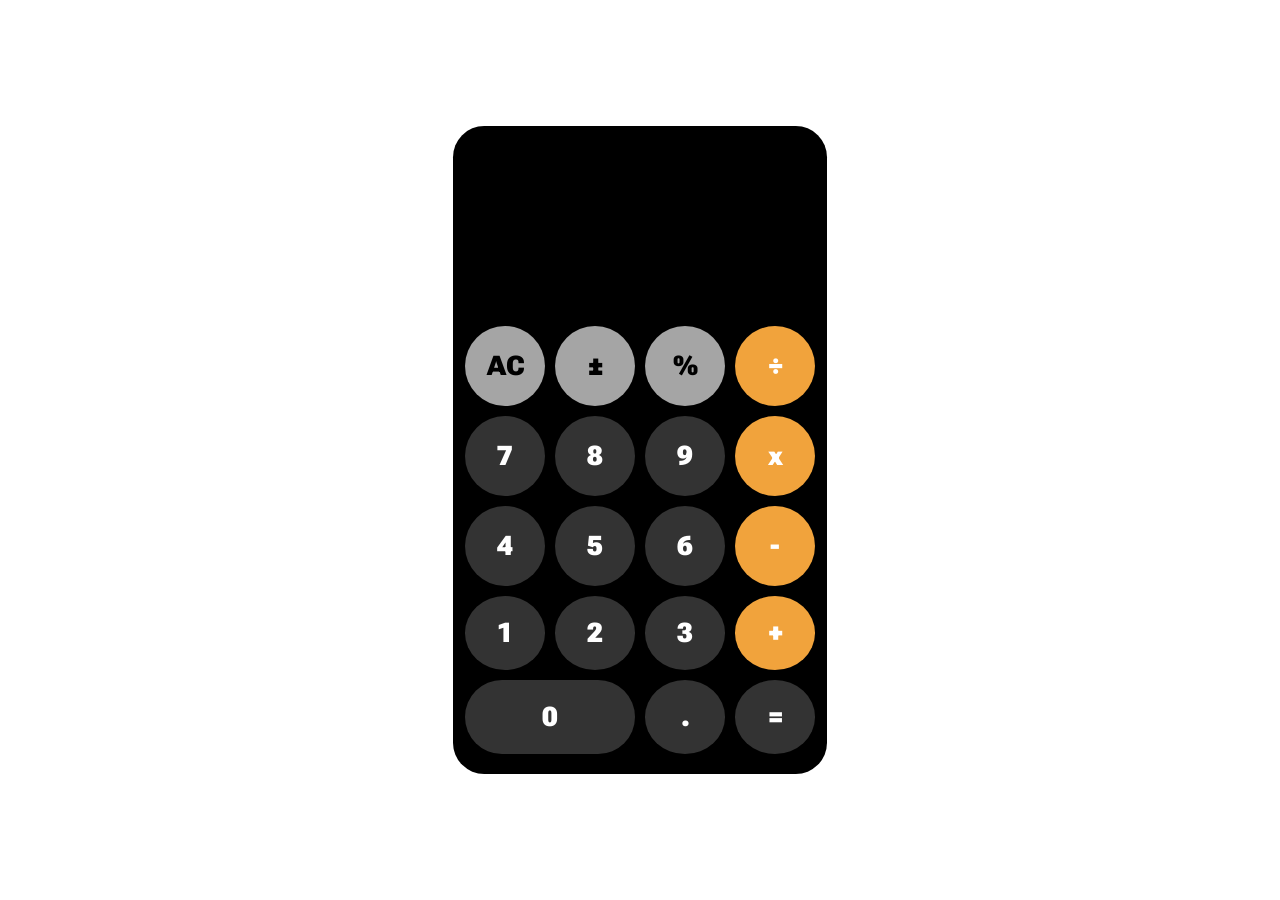
==== index.html @ 7a90d40c "calculator end" ====
<!DOCTYPE html>
<html lang="en">
  <head>
    <meta charset="UTF-8" />
    <meta http-equiv="X-UA-Compatible" content="IE=edge" />
    <meta name="viewport" content="width=device-width, initial-scale=1.0" />
    <title>Calculator</title>
    <link rel="stylesheet" href="css/style.css" />
    <link rel="shortcut icon" href="images/favicon.ico" type="image/x-icon" />
  </head>
  <body>
    <div class="container">
      <div class="empty"></div>
      <div class="box box__ac">AC</div>
      <div class="box box__plus-minus">±</div>
      <div class="box box__percent">%</div>
      <div class="box box__divide">÷</div>
      <div class="box box__1">7</div>
      <div class="box box__2">8</div>
      <div class="box box__3">9</div>
      <div class="box box__plus">x</div>
      <div class="box box__4">4</div>
      <div class="box box__5">5</div>
      <div class="box box__6">6</div>
      <div class="box box__minus">-</div>
      <div class="box box__7">1</div>
      <div class="box box__8">2</div>
      <div class="box box__9">3</div>
      <div class="box box__x">+</div>
      <div class="box box__0">0</div>
      <div class="box box__dot">.</div>
      <div class="box box__equels">=</div>
    </div>
  </body>
</html>
---- css/style.css ----
@import url("https://fonts.googleapis.com/css2?family=Roboto+Flex:opsz@8..144&display=swap");
* {
  box-sizing: border-box;
  margin: 0;
  padding: 0;
  font-size: 1.3rem;
  font-weight: bolder;
  font-family: "Roboto Flex", sans-serif;
}

body {
  color: #fff;
  display: flex;
  justify-content: center;
  align-items: center;
  height: 100vh;
}

.container {
  background-color: #000;
  display: grid;
  grid-template-columns: repeat(4, 80px);
  grid-template-rows: repeat(5, 80px);
  grid-gap: 10px;
  margin: 10px auto;
  justify-content: center;
  border-radius: 1.5rem;
  padding: 1rem;
}

.box {
  background-color: #333;
  display: flex;
  align-items: center;
  justify-content: center;
  padding: 1rem;
  border-radius: 50%;
}
.empty {
  grid-row-start: 1;
  grid-row-end: 3;
  grid-column-start: 1;
  grid-column-end: 5;
}

.box__0 {
  grid-column-start: 1;
  grid-column-end: 3;
  border-radius: 40px;
}

.box__divide,
.box__plus,
.box__minus,
.box__x {
  background-color: #f1a33c;
}

.box__ac,
.box__plus-minus,
.box__percent {
  background-color: #a5a5a5;
  color: #000;
}

.box:hover {
  opacity: 0.6;
  transition: 0.4s;
  cursor: pointer;
}

/* Small devices (portrait tablets and large phones, 600px and up) */
@media only screen and (min-width: 767) {
  .container {
    width: 600px;
  }
}
/* Medium devices (landscape tablets, 768px and up) */
@media only screen and (min-width: 768px) {
  .container {
    width: 18rem;
  }
}
/* Large devices (laptops/desktops, 992px and up) */
@media only screen and (min-width: 992px) {
  .container {
    width: 18rem;
  }
}
/* Extra large devices (large laptops and desktops, 1200px and up) */
@media only screen and (min-width: 1200px) {
  .container {
    width: 18rem;
  }
}

@media only screen and (min-width: 1600px) {
  .container {
    width: 18rem;
  }
}
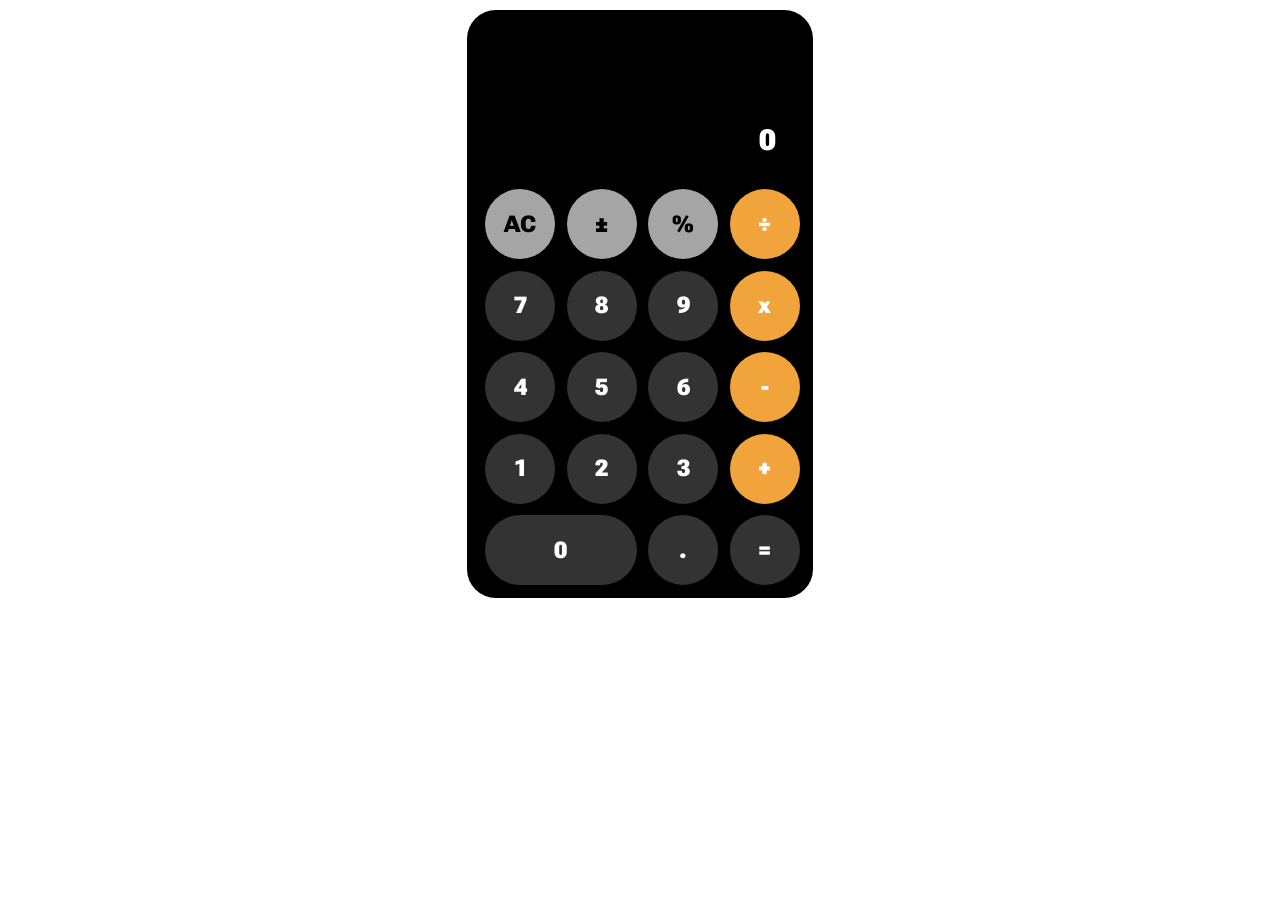
==== commit c5d329c1: "calculator update" ====
--- a/index.html
+++ b/index.html
@@ -10,26 +10,32 @@
   </head>
   <body>
     <div class="container">
-      <div class="empty"></div>
-      <div class="box box__ac">AC</div>
-      <div class="box box__plus-minus">±</div>
-      <div class="box box__percent">%</div>
-      <div class="box box__divide">÷</div>
-      <div class="box box__1">7</div>
-      <div class="box box__2">8</div>
-      <div class="box box__3">9</div>
-      <div class="box box__plus">x</div>
-      <div class="box box__4">4</div>
-      <div class="box box__5">5</div>
-      <div class="box box__6">6</div>
-      <div class="box box__minus">-</div>
-      <div class="box box__7">1</div>
-      <div class="box box__8">2</div>
-      <div class="box box__9">3</div>
-      <div class="box box__x">+</div>
-      <div class="box box__0">0</div>
-      <div class="box box__dot">.</div>
-      <div class="box box__equels">=</div>
+      <div class="empty">
+        <div class="empty__top"></div>
+        <div class="empty__bottom">0</div>
+      </div>
+      <div class="buttons">
+        <div class="box box__ac">AC</div>
+        <div class="box box__plus-minus">±</div>
+        <div class="box box__percent">%</div>
+        <div class="box box__divide op">÷</div>
+        <div class="box box__7 nums">7</div>
+        <div class="box box__8 nums">8</div>
+        <div class="box box__9 nums">9</div>
+        <div class="box box__x op">x</div>
+        <div class="box box__4 nums">4</div>
+        <div class="box box__5 nums">5</div>
+        <div class="box box__6 nums">6</div>
+        <div class="box box__minus op">-</div>
+        <div class="box box__1 nums">1</div>
+        <div class="box box__2 nums">2</div>
+        <div class="box box__3 nums">3</div>
+        <div class="box box__plus op">+</div>
+        <div class="box box__0 nums">0</div>
+        <div class="box box__dot">.</div>
+        <div class="box box__equels">=</div>
+      </div>
     </div>
+    <script src="app.js"></script>
   </body>
 </html>
--- a/css/style.css
+++ b/css/style.css
@@ -3,7 +3,7 @@
   box-sizing: border-box;
   margin: 0;
   padding: 0;
-  font-size: 1.3rem;
+  font-size: 1.2rem;
   font-weight: bolder;
   font-family: "Roboto Flex", sans-serif;
 }
@@ -13,19 +13,29 @@
   display: flex;
   justify-content: center;
   align-items: center;
-  height: 100vh;
+  height: 100%;
 }
 
 .container {
   background-color: #000;
   display: grid;
-  grid-template-columns: repeat(4, 80px);
-  grid-template-rows: repeat(5, 80px);
+  grid-template-columns: repeat(4, 70px);
+  grid-template-rows: repeat(7, 70px);
   grid-gap: 10px;
   margin: 10px auto;
   justify-content: center;
   border-radius: 1.5rem;
   padding: 1rem;
+}
+
+.buttons {
+  display: grid;
+  grid-template-columns: repeat(4, 70px);
+  grid-template-rows: repeat(7, 70px);
+  grid-gap: 0.6rem;
+  margin: auto;
+  justify-content: center;
+  border-radius: 1.5rem;
 }
 
 .box {
@@ -36,11 +46,29 @@
   padding: 1rem;
   border-radius: 50%;
 }
+
 .empty {
   grid-row-start: 1;
   grid-row-end: 3;
   grid-column-start: 1;
   grid-column-end: 5;
+}
+
+.empty__top {
+  height: 50%;
+  display: flex;
+  justify-content: flex-end;
+  padding: 1rem;
+  font-size: 1rem;
+  color: grey;
+}
+
+.empty__bottom {
+  height: 50%;
+  display: flex;
+  justify-content: flex-end;
+  padding: 1rem;
+  font-size: 1.5rem;
 }
 
 .box__0 {
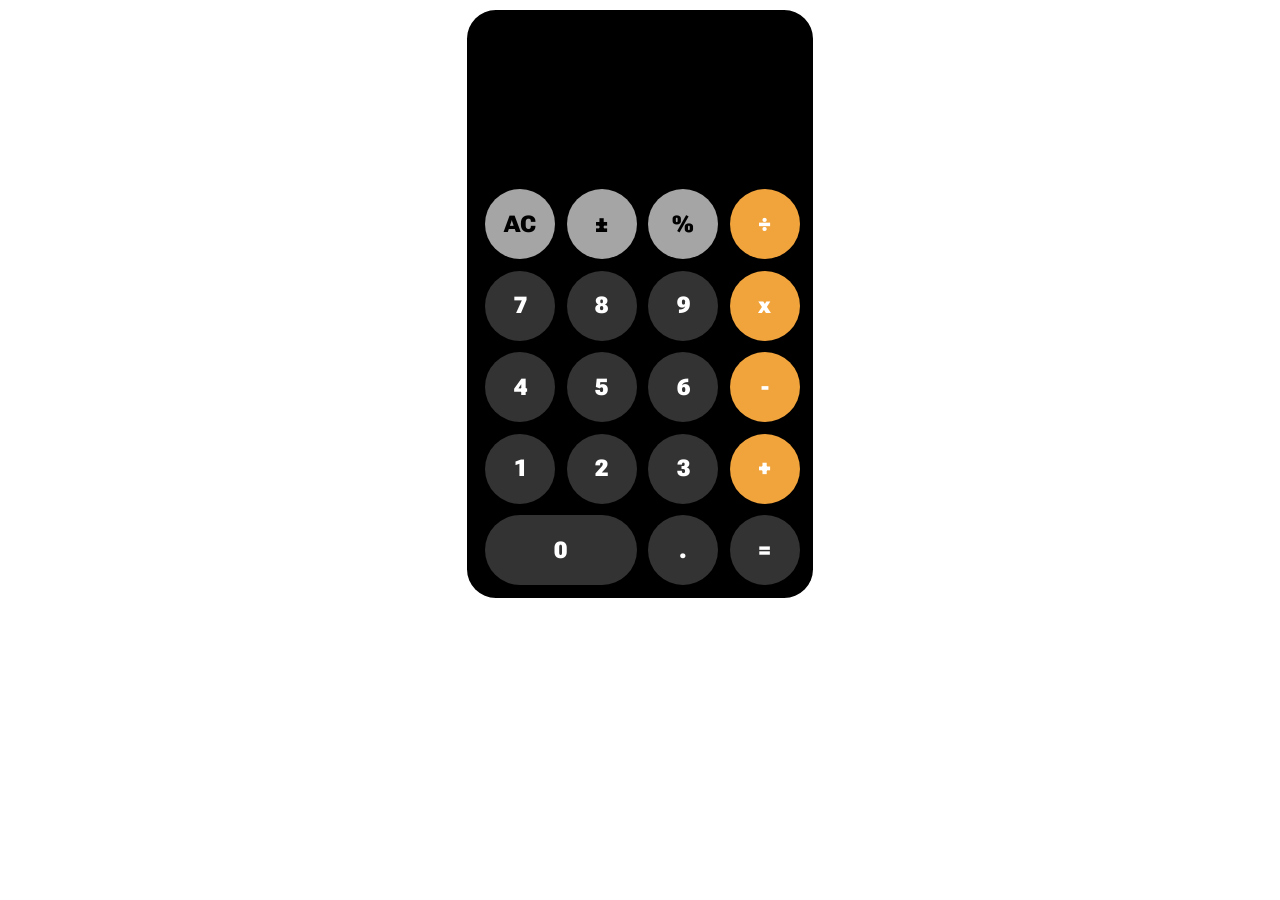
==== commit 06044bb3: "My Calculator Last Update" ====
--- a/index.html
+++ b/index.html
@@ -12,7 +12,7 @@
     <div class="container">
       <div class="empty">
         <div class="empty__top"></div>
-        <div class="empty__bottom">0</div>
+        <div class="empty__bottom"></div>
       </div>
       <div class="buttons">
         <div class="box box__ac">AC</div>
@@ -32,7 +32,7 @@
         <div class="box box__3 nums">3</div>
         <div class="box box__plus op">+</div>
         <div class="box box__0 nums">0</div>
-        <div class="box box__dot">.</div>
+        <div class="box box__dot nums">.</div>
         <div class="box box__equels">=</div>
       </div>
     </div>
